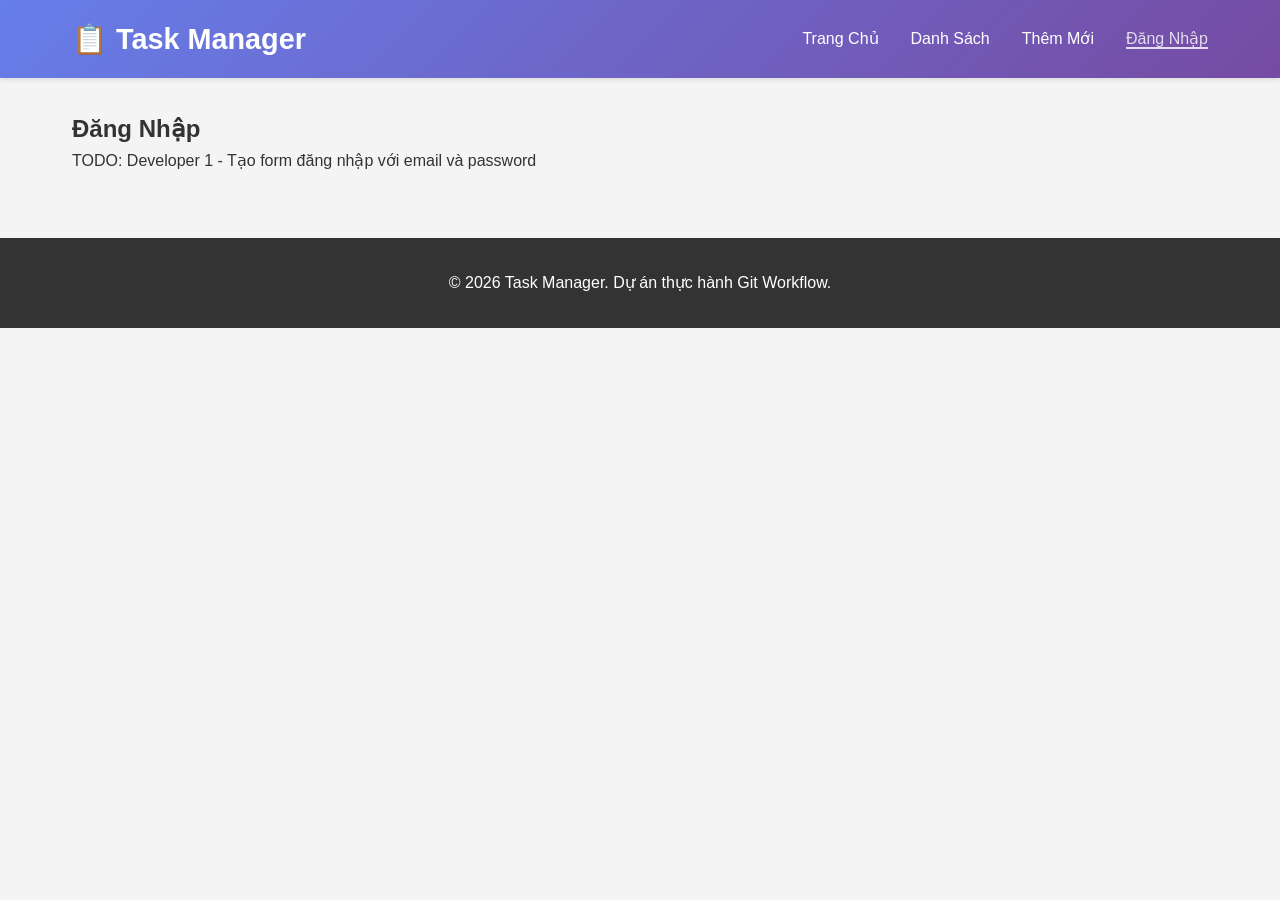
==== src/pages/login.html @ 2876ff91 "chore: initialize Task Manager project - Setup project structure (docs/, src/) - Add complete docume" ====
<!DOCTYPE html>
<html lang="vi">
<head>
    <meta charset="UTF-8">
    <meta name="viewport" content="width=device-width, initial-scale=1.0">
    <title>Đăng Nhập - Task Manager</title>
    <link rel="stylesheet" href="../css/style.css">
    <link rel="stylesheet" href="../css/login.css">
</head>
<body>
    <header>
        <nav>
            <div class="logo">
                <h1>📋 Task Manager</h1>
            </div>
            <ul class="nav-links">
                <li><a href="../../index.html">Trang Chủ</a></li>
                <li><a href="task-list.html">Danh Sách</a></li>
                <li><a href="add-task.html">Thêm Mới</a></li>
                <li><a href="login.html" class="active">Đăng Nhập</a></li>
            </ul>
        </nav>
    </header>

    <main>
        <!-- Developer 1: Thêm form đăng nhập ở đây -->
        <section class="login-container">
            <h2>Đăng Nhập</h2>
            <p>TODO: Developer 1 - Tạo form đăng nhập với email và password</p>
        </section>
    </main>

    <footer>
        <p>&copy; 2026 Task Manager. Dự án thực hành Git Workflow.</p>
    </footer>

    <script src="../js/main.js"></script>
    <script src="../js/login.js"></script>
</body>
</html>
---- src/css/style.css ----
/* ===================================
   COMMON STYLES - Team Lead sẽ tích hợp
   =================================== */

* {
    margin: 0;
    padding: 0;
    box-sizing: border-box;
}

body {
    font-family: 'Segoe UI', Tahoma, Geneva, Verdana, sans-serif;
    line-height: 1.6;
    color: #333;
    background-color: #f4f4f4;
}

/* Header & Navigation */
header {
    background: linear-gradient(135deg, #667eea 0%, #764ba2 100%);
    color: white;
    padding: 1rem 0;
    box-shadow: 0 2px 5px rgba(0,0,0,0.1);
}

nav {
    display: flex;
    justify-content: space-between;
    align-items: center;
    max-width: 1200px;
    margin: 0 auto;
    padding: 0 2rem;
}

.logo h1 {
    font-size: 1.8rem;
}

.nav-links {
    display: flex;
    list-style: none;
    gap: 2rem;
}

.nav-links a {
    color: white;
    text-decoration: none;
    font-weight: 500;
    transition: opacity 0.3s;
}

.nav-links a:hover,
.nav-links a.active {
    opacity: 0.8;
    border-bottom: 2px solid white;
}

/* Main Content */
main {
    max-width: 1200px;
    margin: 2rem auto;
    padding: 0 2rem;
}

/* Hero Section */
.hero {
    text-align: center;
    padding: 4rem 2rem;
    background: white;
    border-radius: 10px;
    box-shadow: 0 4px 6px rgba(0,0,0,0.1);
    margin-bottom: 2rem;
}

.hero h2 {
    font-size: 2.5rem;
    margin-bottom: 1rem;
    color: #667eea;
}

.hero p {
    font-size: 1.2rem;
    color: #666;
    margin-bottom: 2rem;
}

.cta-buttons {
    display: flex;
    gap: 1rem;
    justify-content: center;
}

/* Buttons */
.btn {
    padding: 0.8rem 2rem;
    border: none;
    border-radius: 5px;
    font-size: 1rem;
    cursor: pointer;
    text-decoration: none;
    display: inline-block;
    transition: transform 0.2s, box-shadow 0.2s;
}

.btn:hover {
    transform: translateY(-2px);
    box-shadow: 0 4px 8px rgba(0,0,0,0.2);
}

.btn-primary {
    background: linear-gradient(135deg, #667eea 0%, #764ba2 100%);
    color: white;
}

.btn-secondary {
    background: #f0f0f0;
    color: #333;
    border: 2px solid #667eea;
}

/* Features Section */
.features {
    margin-top: 3rem;
}

.features h3 {
    text-align: center;
    font-size: 2rem;
    margin-bottom: 2rem;
    color: #333;
}

.feature-grid {
    display: grid;
    grid-template-columns: repeat(auto-fit, minmax(250px, 1fr));
    gap: 2rem;
}

.feature-card {
    background: white;
    padding: 2rem;
    border-radius: 10px;
    text-align: center;
    box-shadow: 0 4px 6px rgba(0,0,0,0.1);
    transition: transform 0.3s;
}

.feature-card:hover {
    transform: translateY(-5px);
}

.feature-card .icon {
    font-size: 3rem;
    display: block;
    margin-bottom: 1rem;
}

.feature-card h4 {
    font-size: 1.3rem;
    margin-bottom: 0.5rem;
    color: #667eea;
}

.feature-card p {
    color: #666;
}

/* Footer */
footer {
    background: #333;
    color: white;
    text-align: center;
    padding: 2rem 0;
    margin-top: 4rem;
}

/* Utility Classes */
.container {
    max-width: 1200px;
    margin: 0 auto;
    padding: 0 2rem;
}

.text-center {
    text-align: center;
}

/* Responsive */
@media (max-width: 768px) {
    .nav-links {
        flex-direction: column;
        gap: 1rem;
    }

    .hero h2 {
        font-size: 2rem;
    }

    .cta-buttons {
        flex-direction: column;
    }

    .feature-grid {
        grid-template-columns: 1fr;
    }
}
---- src/css/login.css ----
/* ===================================
   LOGIN PAGE STYLES
   Developer 1: Thêm CSS cho trang đăng nhập
   =================================== */

/* TODO: Developer 1 - Commit 1
   - Style cho login container
   - Style cho form
   - Style cho inputs
*/

.login-container {
    /* Add your styles here */
}

/* TODO: Developer 1 - Commit 2
   - Responsive styles
   - Error message styles
   - Animation/transitions
*/
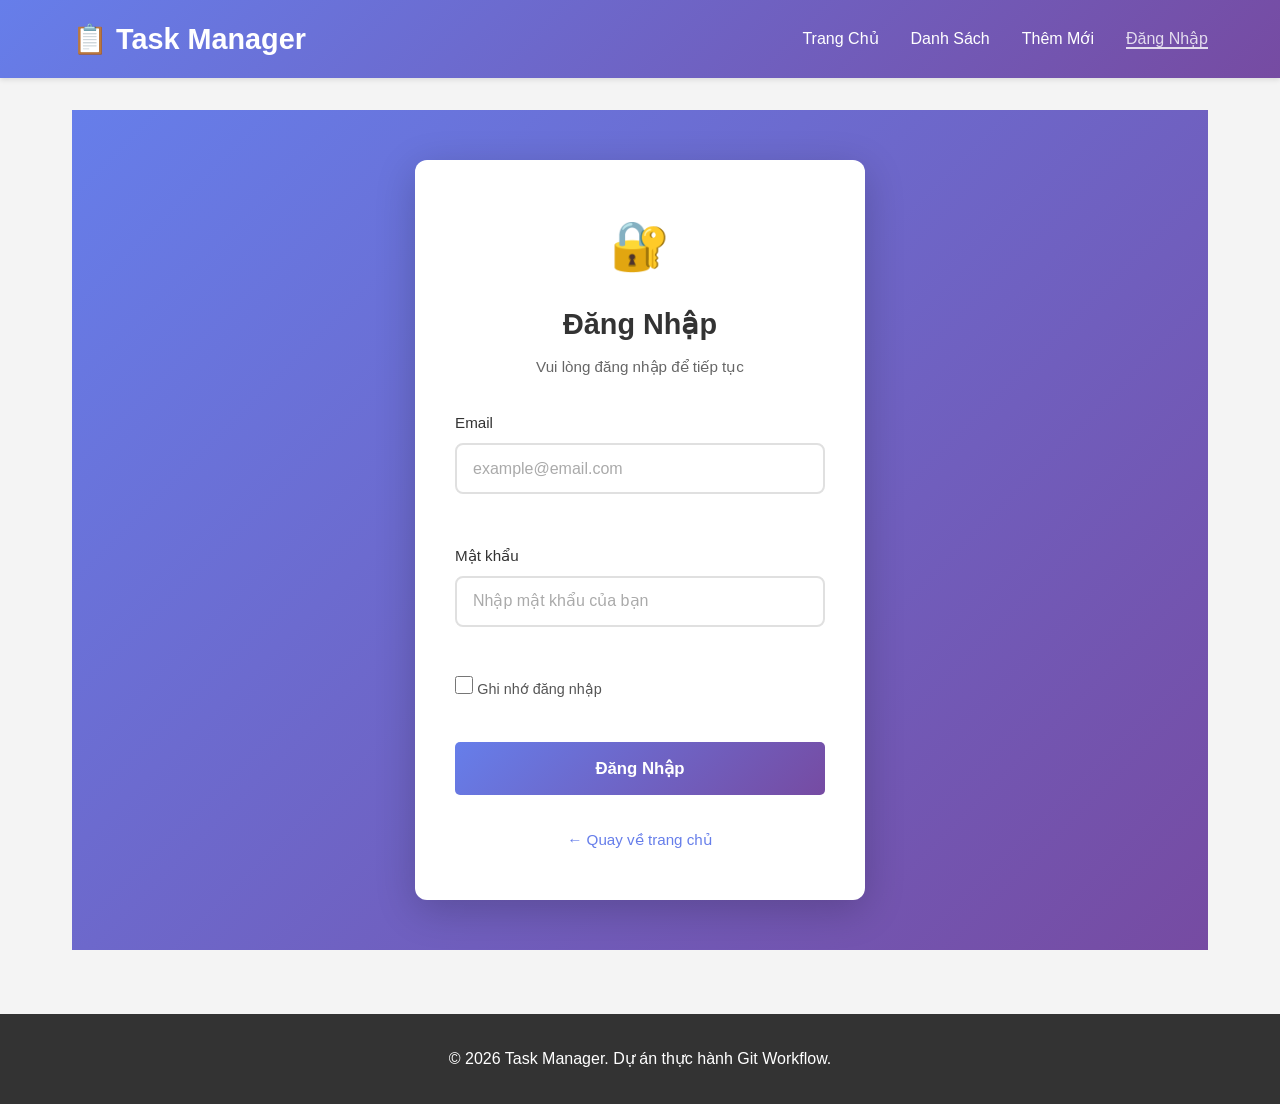
==== commit c8770fb7: "feat: tạo giao diện trang đăng nhập" ====
--- a/src/pages/login.html
+++ b/src/pages/login.html
@@ -23,10 +23,55 @@
     </header>
 
     <main>
-        <!-- Developer 1: Thêm form đăng nhập ở đây -->
         <section class="login-container">
-            <h2>Đăng Nhập</h2>
-            <p>TODO: Developer 1 - Tạo form đăng nhập với email và password</p>
+            <div class="login-box">
+                <div class="login-header">
+                    <span class="login-icon">🔐</span>
+                    <h2>Đăng Nhập</h2>
+                    <p>Vui lòng đăng nhập để tiếp tục</p>
+                </div>
+                
+                <form id="loginForm" class="login-form">
+                    <div class="form-group">
+                        <label for="email">Email</label>
+                        <input 
+                            type="email" 
+                            id="email" 
+                            name="email"
+                            placeholder="example@email.com" 
+                            required
+                        >
+                        <span class="error-message" id="emailError"></span>
+                    </div>
+
+                    <div class="form-group">
+                        <label for="password">Mật khẩu</label>
+                        <input 
+                            type="password" 
+                            id="password" 
+                            name="password"
+                            placeholder="Nhập mật khẩu của bạn" 
+                            required
+                        >
+                        <span class="error-message" id="passwordError"></span>
+                    </div>
+
+                    <div class="form-group">
+                        <label class="checkbox-label">
+                            <input type="checkbox" id="rememberMe">
+                            <span>Ghi nhớ đăng nhập</span>
+                        </label>
+                    </div>
+
+                    <button type="submit" class="btn btn-primary btn-login">
+                        Đăng Nhập
+                    </button>
+                </form>
+
+                <div class="login-footer">
+                    <p><a href="../../index.html" class="back-link">← Quay về trang chủ</a></p>
+                </div>
+            </div>
         </section>
     </main>
 
--- a/src/css/login.css
+++ b/src/css/login.css
@@ -1,20 +1,190 @@
 /* ===================================
    LOGIN PAGE STYLES
-   Developer 1: Thêm CSS cho trang đăng nhập
+   Developer 1: CSS cho trang đăng nhập
    =================================== */
 
-/* TODO: Developer 1 - Commit 1
-   - Style cho login container
-   - Style cho form
-   - Style cho inputs
-*/
-
+/* Login Container */
 .login-container {
-    /* Add your styles here */
+    min-height: calc(100vh - 60px);
+    display: flex;
+    justify-content: center;
+    align-items: center;
+    padding: 2rem 1rem;
+    background: linear-gradient(135deg, #667eea 0%, #764ba2 100%);
 }
 
-/* TODO: Developer 1 - Commit 2
-   - Responsive styles
-   - Error message styles
-   - Animation/transitions
-*/
+/* Login Box */
+.login-box {
+    background: white;
+    padding: 3rem 2.5rem;
+    border-radius: 12px;
+    box-shadow: 0 10px 40px rgba(0, 0, 0, 0.2);
+    width: 100%;
+    max-width: 450px;
+    animation: fadeInUp 0.5s ease;
+}
+
+@keyframes fadeInUp {
+    from {
+        opacity: 0;
+        transform: translateY(30px);
+    }
+    to {
+        opacity: 1;
+        transform: translateY(0);
+    }
+}
+
+/* Login Header */
+.login-header {
+    text-align: center;
+    margin-bottom: 2rem;
+}
+
+.login-icon {
+    font-size: 3rem;
+    display: block;
+    margin-bottom: 1rem;
+}
+
+.login-header h2 {
+    color: #333;
+    margin-bottom: 0.5rem;
+    font-size: 1.8rem;
+}
+
+.login-header p {
+    color: #666;
+    font-size: 0.95rem;
+}
+
+/* Form Styles */
+.login-form .form-group {
+    margin-bottom: 1.5rem;
+}
+
+.login-form label {
+    display: block;
+    margin-bottom: 0.5rem;
+    font-weight: 500;
+    color: #333;
+    font-size: 0.95rem;
+}
+
+.login-form input[type="email"],
+.login-form input[type="password"] {
+    width: 100%;
+    padding: 0.9rem 1rem;
+    border: 2px solid #e0e0e0;
+    border-radius: 8px;
+    font-size: 1rem;
+    transition: all 0.3s ease;
+    box-sizing: border-box;
+}
+
+.login-form input[type="email"]:focus,
+.login-form input[type="password"]:focus {
+    outline: none;
+    border-color: #667eea;
+    box-shadow: 0 0 0 3px rgba(102, 126, 234, 0.1);
+}
+
+.login-form input[type="email"]::placeholder,
+.login-form input[type="password"]::placeholder {
+    color: #aaa;
+}
+
+/* Checkbox */
+.checkbox-label {
+    display: flex;
+    align-items: center;
+    gap: 0.5rem;
+    cursor: pointer;
+    font-weight: normal;
+}
+
+.checkbox-label input[type="checkbox"] {
+    width: 18px;
+    height: 18px;
+    cursor: pointer;
+}
+
+.checkbox-label span {
+    font-size: 0.9rem;
+    color: #555;
+}
+
+/* Error Messages */
+.error-message {
+    display: block;
+    color: #f56565;
+    font-size: 0.85rem;
+    margin-top: 0.4rem;
+    min-height: 1.2rem;
+}
+
+/* Login Button */
+.btn-login {
+    width: 100%;
+    padding: 1rem;
+    font-size: 1.05rem;
+    font-weight: 600;
+    margin-top: 1rem;
+    border: none;
+    cursor: pointer;
+    transition: all 0.3s ease;
+}
+
+.btn-login:hover {
+    transform: translateY(-2px);
+    box-shadow: 0 5px 15px rgba(102, 126, 234, 0.4);
+}
+
+/* Login Footer */
+.login-footer {
+    margin-top: 2rem;
+    text-align: center;
+}
+
+.back-link {
+    color: #667eea;
+    text-decoration: none;
+    font-size: 0.95rem;
+    transition: color 0.3s;
+}
+
+.back-link:hover {
+    color: #764ba2;
+    text-decoration: underline;
+}
+
+/* Responsive Design */
+@media (max-width: 768px) {
+    .login-container {
+        padding: 1rem;
+    }
+
+    .login-box {
+        padding: 2rem 1.5rem;
+    }
+
+    .login-header h2 {
+        font-size: 1.5rem;
+    }
+
+    .login-icon {
+        font-size: 2.5rem;
+    }
+}
+
+@media (max-width: 480px) {
+    .login-box {
+        padding: 1.5rem 1rem;
+    }
+
+    .login-form input[type="email"],
+    .login-form input[type="password"] {
+        padding: 0.8rem;
+        font-size: 0.95rem;
+    }
+}
